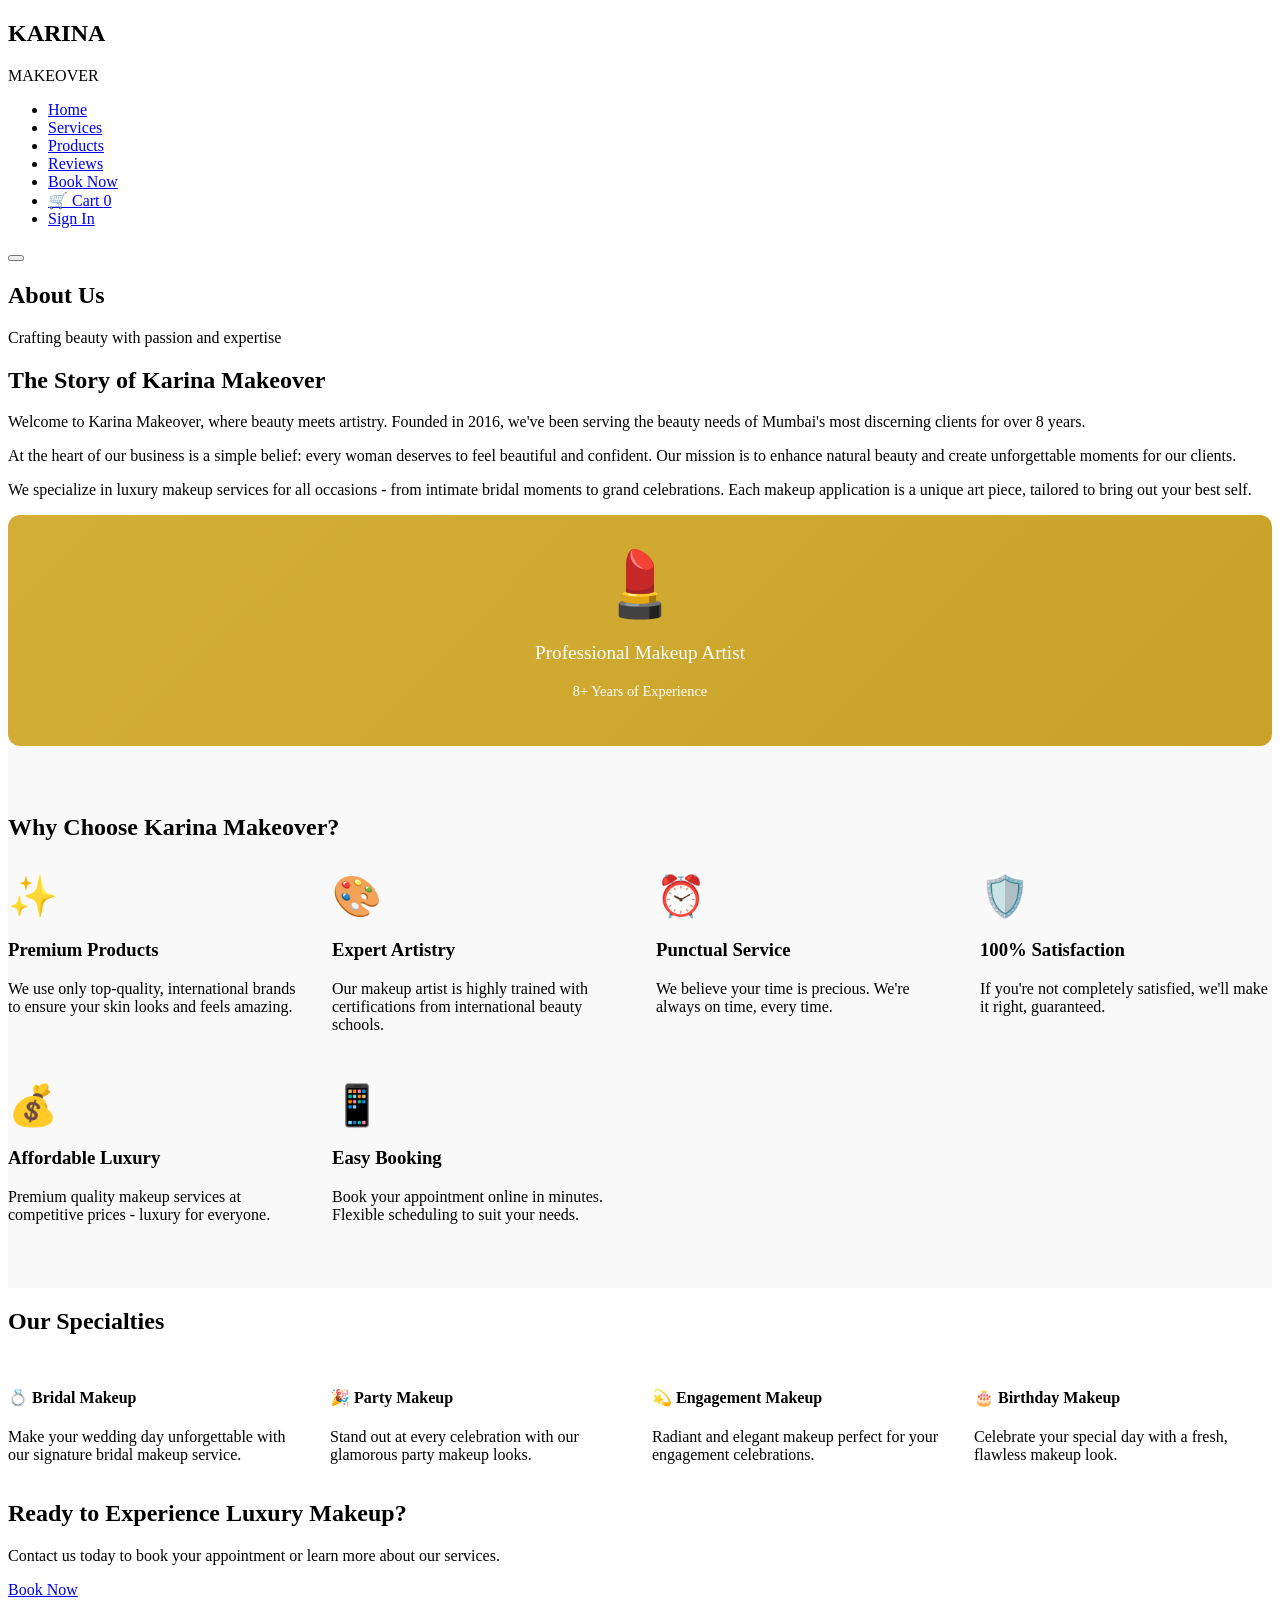
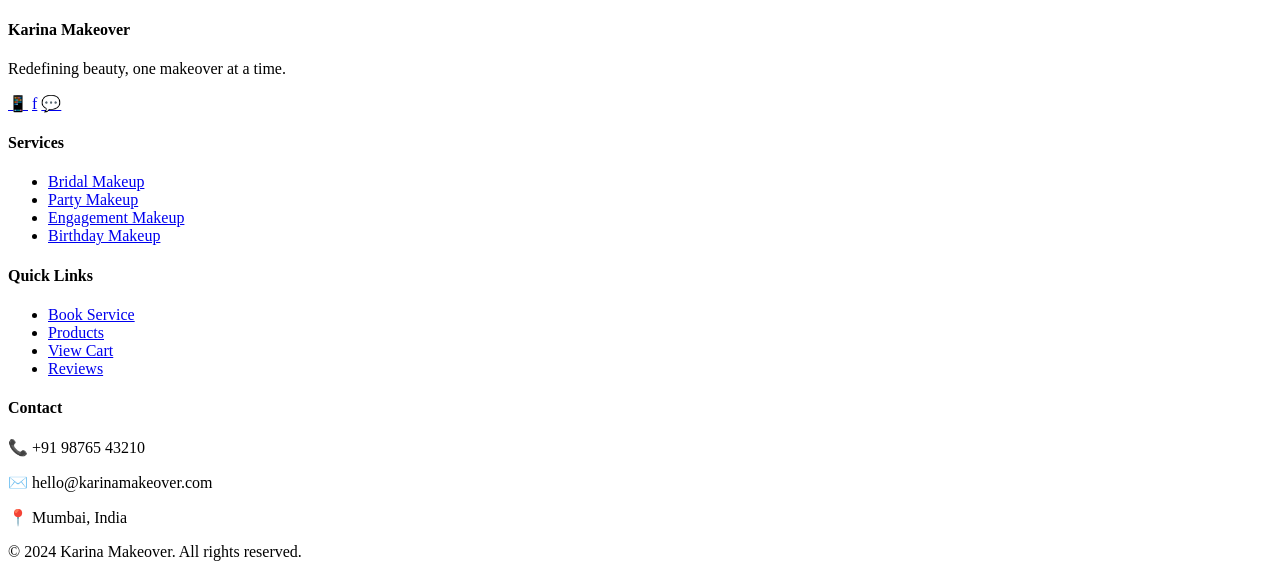
==== about.html @ 3b33776d "Add files via upload" ====
<!DOCTYPE html>
<html lang="en">
<head>
    <meta charset="UTF-8">
    <meta name="viewport" content="width=device-width, initial-scale=1.0">
    <meta name="description" content="About Karina Makeover - Premium Beauty & Makeup Services">
    <title>About Us - Karina Makeover</title>
    
    <link rel="stylesheet" href="css/global.css">
    <link rel="stylesheet" href="css/about.css">
    <link href="https://fonts.googleapis.com/css2?family=Playfair+Display:wght@700&family=Lato:wght@300;400;700&display=swap" rel="stylesheet">
</head>
<body>
    <!-- Navigation Bar -->
    <nav class="navbar">
        <div class="nav-container">
            <div class="logo">
                <h1>KARINA</h1>
                <span class="tagline">MAKEOVER</span>
            </div>
            <ul class="nav-menu">
                <li><a href="index.html">Home</a></li>
                <li><a href="services.html">Services</a></li>
                <li><a href="products.html">Products</a></li>
                <li><a href="testimonials.html">Reviews</a></li>
                <li><a href="booking.html" class="btn-primary">Book Now</a></li>
                <li><a href="cart.html" class="btn-secondary cart-btn">🛒 Cart <span id="cartCount">0</span></a></li>
                
                <!-- User Profile Section (shown when logged in) -->
                <li id="profileSection" class="profile-section" style="display: none;">
                    <button id="profileBtn" class="profile-btn">
                        <span class="profile-icon">👤</span>
                        <span id="profileName">User</span>
                    </button>
                    <div id="profileDropdown" class="profile-dropdown">
                        <div class="profile-header">
                            <p id="profileEmail">user@example.com</p>
                        </div>
                        <ul class="profile-menu">
                            <li><a href="account.html">My Account</a></li>
                            <li><a href="booking.html">My Bookings</a></li>
                            <li><a href="cart.html">My Cart</a></li>
                            <li><hr></li>
                            <li><a href="#" id="logoutBtn">Logout</a></li>
                        </ul>
                    </div>
                </li>
                
                <!-- Sign In Button (shown when not logged in) -->
                <li id="signInLink"><a href="login.html" class="btn-secondary">Sign In</a></li>
            </ul>
            <button class="hamburger" id="hamburger">
                <span></span>
                <span></span>
                <span></span>
            </button>
        </div>
    </nav>

    <!-- Page Header -->
    <section class="page-header">
        <div class="container">
            <h1 class="page-title">About Us</h1>
            <p class="page-subtitle">Crafting beauty with passion and expertise</p>
        </div>
    </section>

    <!-- About Content -->
    <section class="about-section">
        <div class="container">
            <div class="about-grid">
                <div class="about-text" data-aos="fade-right">
                    <h2>The Story of Karina Makeover</h2>
                    <p>Welcome to Karina Makeover, where beauty meets artistry. Founded in 2016, we've been serving the beauty needs of Mumbai's most discerning clients for over 8 years.</p>
                    <p>At the heart of our business is a simple belief: every woman deserves to feel beautiful and confident. Our mission is to enhance natural beauty and create unforgettable moments for our clients.</p>
                    <p>We specialize in luxury makeup services for all occasions - from intimate bridal moments to grand celebrations. Each makeup application is a unique art piece, tailored to bring out your best self.</p>
                </div>
                <div class="about-image" data-aos="fade-left">
                    <div style="background: linear-gradient(135deg, #d4af37, #c9a227); border-radius: 12px; padding: 2rem; text-align: center; color: white;">
                        <div style="font-size: 4rem; margin-bottom: 1rem;">💄</div>
                        <p style="font-size: 1.2rem;">Professional Makeup Artist</p>
                        <p style="font-size: 0.9rem; margin-top: 0.5rem;">8+ Years of Experience</p>
                    </div>
                </div>
            </div>
        </div>
    </section>

    <!-- Why Choose Us -->
    <section class="why-us-section" style="background: #f9f9f9; padding: 3rem 0;">
        <div class="container">
            <h2 class="section-title text-center">Why Choose Karina Makeover?</h2>
            <div class="features-grid" style="display: grid; grid-template-columns: repeat(auto-fit, minmax(250px, 1fr)); gap: 2rem; margin-top: 2rem;">
                <div class="feature-card" data-aos="zoom-in">
                    <div class="feature-icon" style="font-size: 2.5rem; margin-bottom: 1rem;">✨</div>
                    <h3>Premium Products</h3>
                    <p>We use only top-quality, international brands to ensure your skin looks and feels amazing.</p>
                </div>
                <div class="feature-card" data-aos="zoom-in" data-aos-delay="100">
                    <div class="feature-icon" style="font-size: 2.5rem; margin-bottom: 1rem;">🎨</div>
                    <h3>Expert Artistry</h3>
                    <p>Our makeup artist is highly trained with certifications from international beauty schools.</p>
                </div>
                <div class="feature-card" data-aos="zoom-in" data-aos-delay="200">
                    <div class="feature-icon" style="font-size: 2.5rem; margin-bottom: 1rem;">⏰</div>
                    <h3>Punctual Service</h3>
                    <p>We believe your time is precious. We're always on time, every time.</p>
                </div>
                <div class="feature-card" data-aos="zoom-in" data-aos-delay="300">
                    <div class="feature-icon" style="font-size: 2.5rem; margin-bottom: 1rem;">🛡️</div>
                    <h3>100% Satisfaction</h3>
                    <p>If you're not completely satisfied, we'll make it right, guaranteed.</p>
                </div>
                <div class="feature-card" data-aos="zoom-in" data-aos-delay="400">
                    <div class="feature-icon" style="font-size: 2.5rem; margin-bottom: 1rem;">💰</div>
                    <h3>Affordable Luxury</h3>
                    <p>Premium quality makeup services at competitive prices - luxury for everyone.</p>
                </div>
                <div class="feature-card" data-aos="zoom-in" data-aos-delay="500">
                    <div class="feature-icon" style="font-size: 2.5rem; margin-bottom: 1rem;">📱</div>
                    <h3>Easy Booking</h3>
                    <p>Book your appointment online in minutes. Flexible scheduling to suit your needs.</p>
                </div>
            </div>
        </div>
    </section>

    <!-- Services Summary -->
    <section class="services-summary">
        <div class="container">
            <h2 class="section-title text-center">Our Specialties</h2>
            <div class="services-list" style="display: grid; grid-template-columns: repeat(auto-fit, minmax(200px, 1fr)); gap: 1.5rem; margin-top: 2rem;">
                <div class="service-item" data-aos="fade-up">
                    <h4>💍 Bridal Makeup</h4>
                    <p>Make your wedding day unforgettable with our signature bridal makeup service.</p>
                </div>
                <div class="service-item" data-aos="fade-up" data-aos-delay="100">
                    <h4>🎉 Party Makeup</h4>
                    <p>Stand out at every celebration with our glamorous party makeup looks.</p>
                </div>
                <div class="service-item" data-aos="fade-up" data-aos-delay="200">
                    <h4>💫 Engagement Makeup</h4>
                    <p>Radiant and elegant makeup perfect for your engagement celebrations.</p>
                </div>
                <div class="service-item" data-aos="fade-up" data-aos-delay="300">
                    <h4>🎂 Birthday Makeup</h4>
                    <p>Celebrate your special day with a fresh, flawless makeup look.</p>
                </div>
            </div>
        </div>
    </section>

    <!-- CTA Section -->
    <section class="cta-section">
        <div class="container">
            <h2>Ready to Experience Luxury Makeup?</h2>
            <p>Contact us today to book your appointment or learn more about our services.</p>
            <a href="booking.html" class="btn btn-primary-large">Book Now</a>
        </div>
    </section>

    <!-- Footer -->
    <footer class="footer">
        <div class="container">
            <div class="footer-content">
                <div class="footer-section">
                    <h4>Karina Makeover</h4>
                    <p>Redefining beauty, one makeover at a time.</p>
                    <div class="social-links">
                        <a href="#" title="Instagram">📱</a>
                        <a href="#" title="Facebook">f</a>
                        <a href="#" title="WhatsApp">💬</a>
                    </div>
                </div>
                
                <div class="footer-section">
                    <h4>Services</h4>
                    <ul>
                        <li><a href="services.html">Bridal Makeup</a></li>
                        <li><a href="services.html">Party Makeup</a></li>
                        <li><a href="services.html">Engagement Makeup</a></li>
                        <li><a href="services.html">Birthday Makeup</a></li>
                    </ul>
                </div>
                
                <div class="footer-section">
                    <h4>Quick Links</h4>
                    <ul>
                        <li><a href="booking.html">Book Service</a></li>
                        <li><a href="products.html">Products</a></li>
                        <li><a href="cart.html">View Cart</a></li>
                        <li><a href="testimonials.html">Reviews</a></li>
                    </ul>
                </div>
                
                <div class="footer-section">
                    <h4>Contact</h4>
                    <p>📞 +91 98765 43210</p>
                    <p>✉️ hello@karinamakeover.com</p>
                    <p>📍 Mumbai, India</p>
                </div>
            </div>
            
            <div class="footer-bottom">
                <p>&copy; 2024 Karina Makeover. All rights reserved.</p>
            </div>
        </div>
    </footer>

    <script src="js/common.js"></script>
</body>
</html>
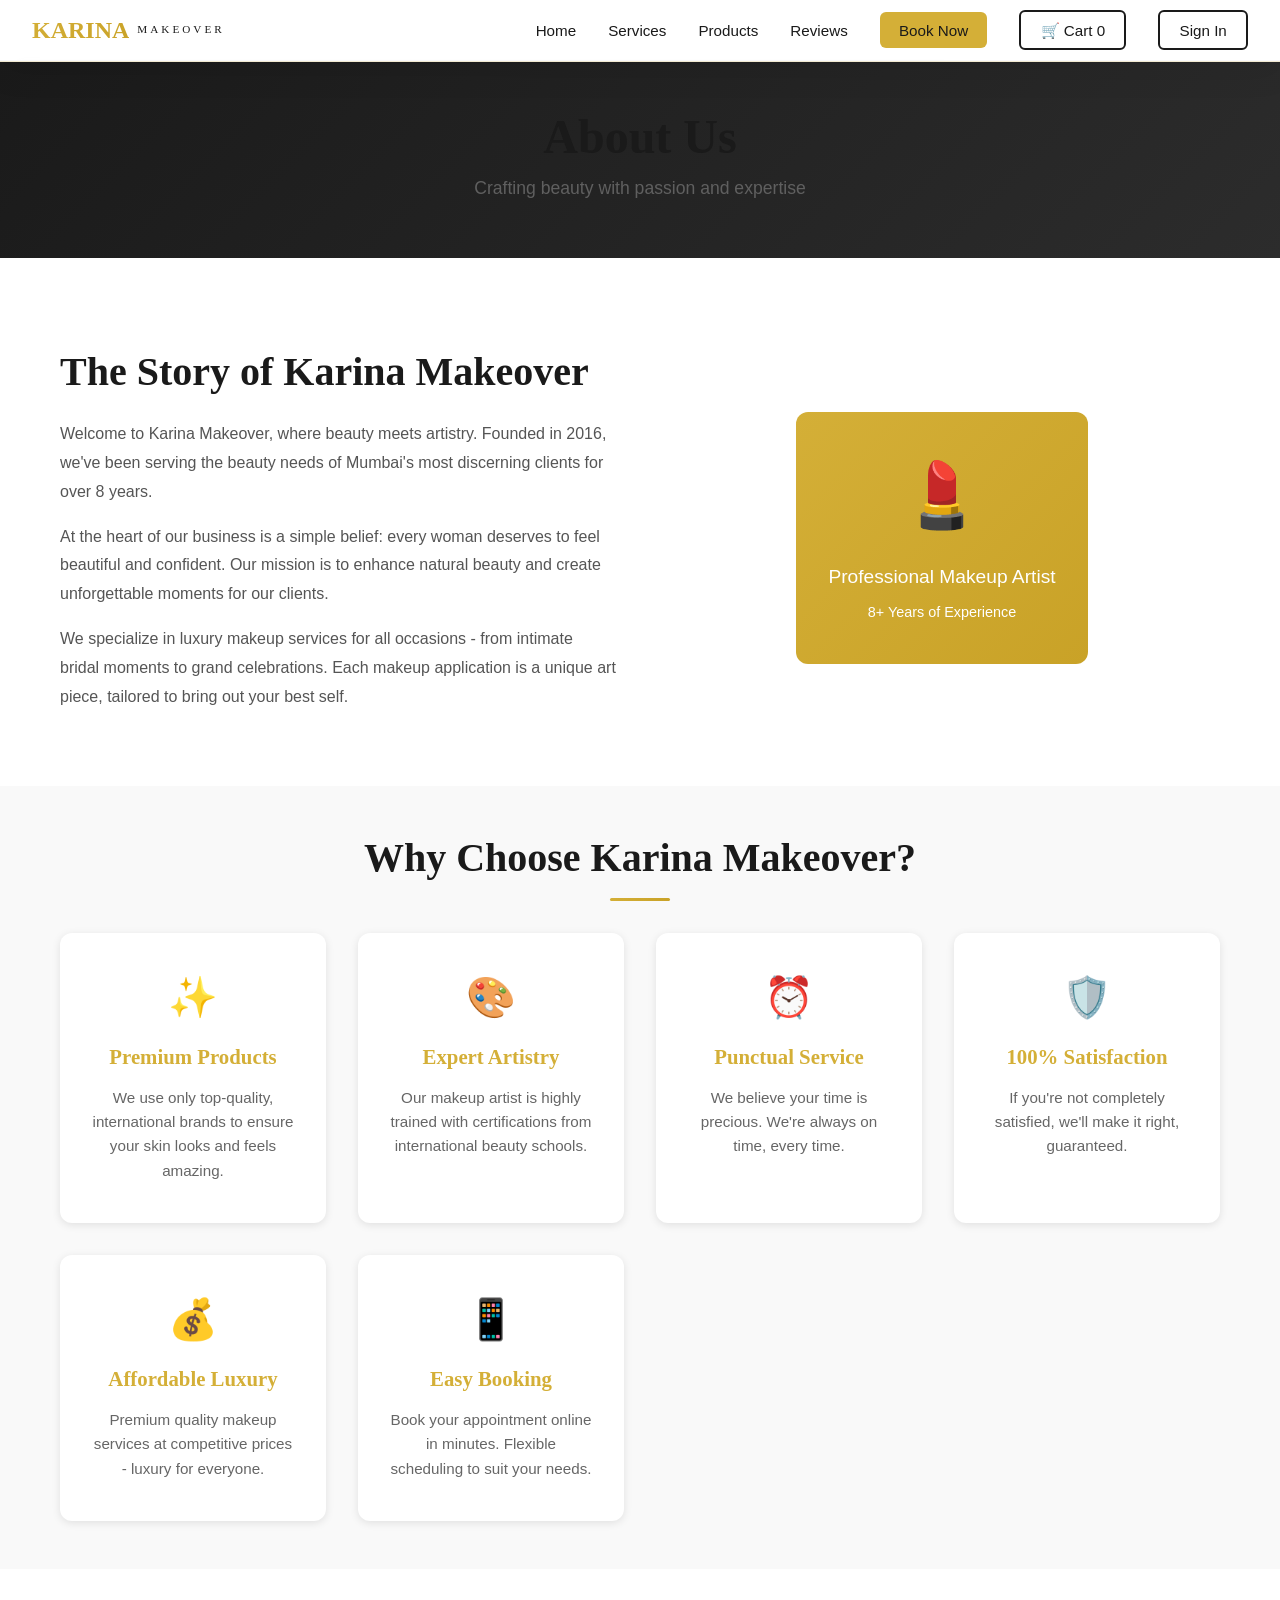
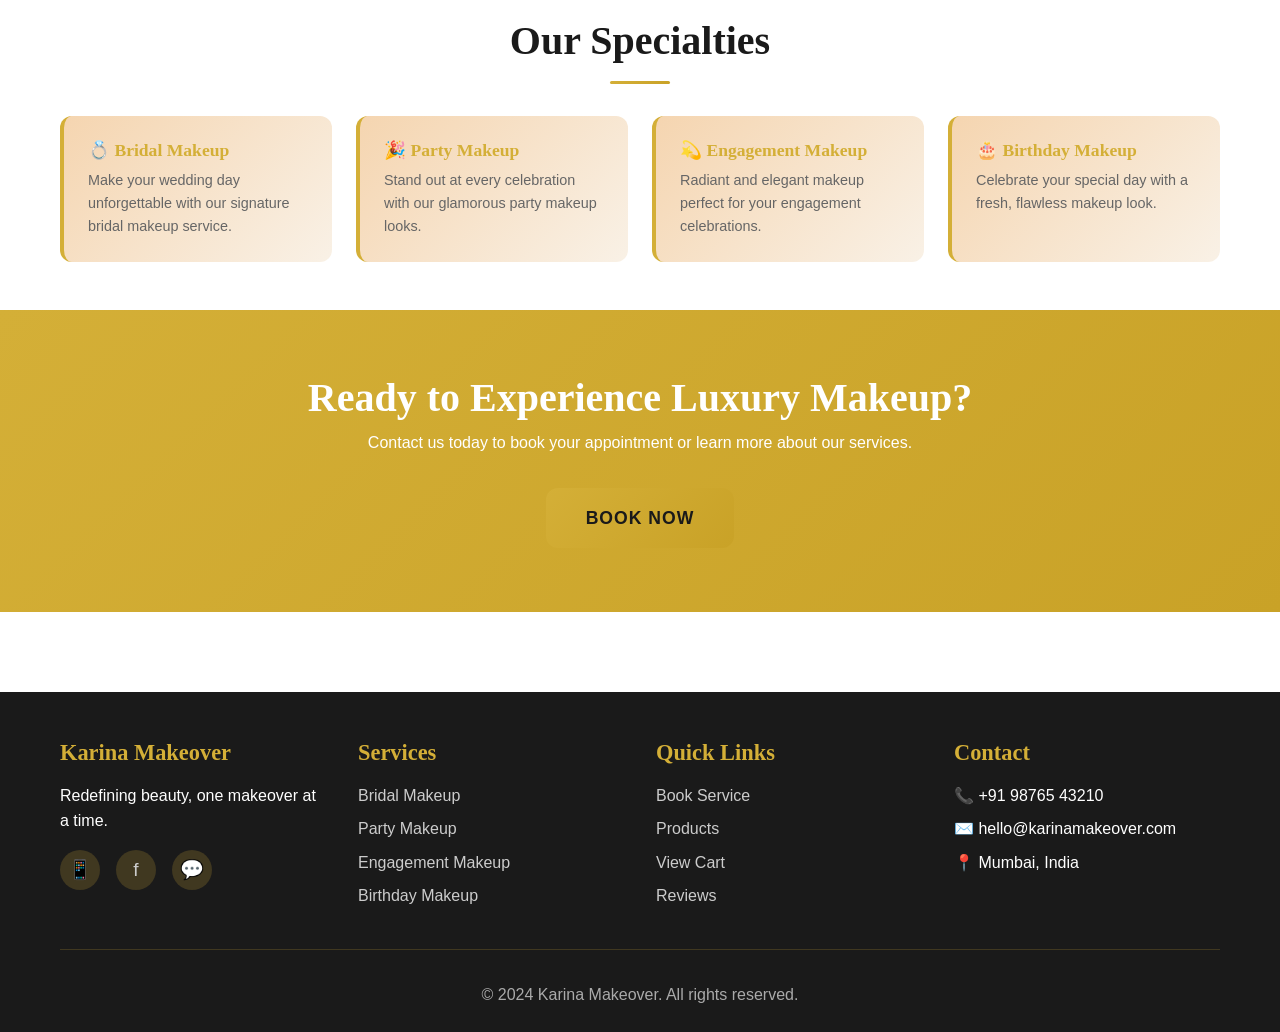
==== commit 04e07636: "Update about.html" ====
--- a/about.html
+++ b/about.html
@@ -6,8 +6,8 @@
     <meta name="description" content="About Karina Makeover - Premium Beauty & Makeup Services">
     <title>About Us - Karina Makeover</title>
     
-    <link rel="stylesheet" href="css/global.css">
-    <link rel="stylesheet" href="css/about.css">
+    <link rel="stylesheet" href="global.css">
+    <link rel="stylesheet" href="about.css">
     <link href="https://fonts.googleapis.com/css2?family=Playfair+Display:wght@700&family=Lato:wght@300;400;700&display=swap" rel="stylesheet">
 </head>
 <body>
@@ -207,6 +207,6 @@
         </div>
     </footer>
 
-    <script src="js/common.js"></script>
+    <script src="common.js"></script>
 </body>
 </html>
--- a/global.css
+++ b/global.css
@@ -0,0 +1,825 @@
+/* ====================================
+   GLOBAL STYLES & RESET
+==================================== */
+
+* {
+    margin: 0;
+    padding: 0;
+    box-sizing: border-box;
+}
+
+html {
+    scroll-behavior: smooth;
+    font-size: 16px;
+}
+
+body {
+    font-family: 'Lato', sans-serif;
+    color: #1a1a1a;
+    line-height: 1.6;
+    background: #ffffff;
+    overflow-x: hidden;
+}
+
+/* ====================================
+   VARIABLES & THEME
+==================================== */
+
+:root {
+    --primary: #d4af37;
+    --secondary: #1a1a1a;
+    --accent: #f5d5b0;
+    --light: #fafafa;
+    --dark: #0f0f0f;
+    --border-radius: 12px;
+    --transition: all 0.3s cubic-bezier(0.4, 0, 0.2, 1);
+}
+
+/* ====================================
+   TYPOGRAPHY
+==================================== */
+
+h1, h2, h3, h4, h5, h6 {
+    font-family: 'Playfair Display', serif;
+    font-weight: 700;
+    line-height: 1.2;
+    margin-bottom: 1rem;
+}
+
+h1 {
+    font-size: 3.5rem;
+}
+
+h2 {
+    font-size: 2.5rem;
+}
+
+h3 {
+    font-size: 1.8rem;
+}
+
+h4 {
+    font-size: 1.4rem;
+}
+
+p {
+    font-size: 1rem;
+    margin-bottom: 0.5rem;
+}
+
+a {
+    text-decoration: none;
+    color: inherit;
+    transition: var(--transition);
+}
+
+/* ====================================
+   CONTAINER & LAYOUT
+==================================== */
+
+.container {
+    max-width: 1200px;
+    margin: 0 auto;
+    padding: 0 20px;
+}
+
+main {
+    min-height: 100vh;
+}
+
+/* ====================================
+   NAVIGATION BAR
+==================================== */
+
+.navbar {
+    position: fixed;
+    top: 0;
+    width: 100%;
+    z-index: 1000;
+    background: rgba(255, 255, 255, 0.95);
+    backdrop-filter: blur(10px);
+    border-bottom: 1px solid rgba(212, 175, 55, 0.2);
+    box-shadow: 0 8px 32px rgba(0, 0, 0, 0.1);
+    animation: slideDown 0.5s ease-out;
+}
+
+@keyframes slideDown {
+    from {
+        transform: translateY(-100%);
+    }
+    to {
+        transform: translateY(0);
+    }
+}
+
+.nav-container {
+    display: flex;
+    justify-content: space-between;
+    align-items: center;
+    padding: 1rem 2rem;
+    max-width: 1400px;
+    margin: 0 auto;
+}
+
+.logo {
+    display: flex;
+    align-items: center;
+    gap: 0.5rem;
+    cursor: pointer;
+}
+
+.logo h1 {
+    font-size: 1.5rem;
+    margin: 0;
+    background: linear-gradient(135deg, var(--primary), #c9a227);
+    -webkit-background-clip: text;
+    -webkit-text-fill-color: transparent;
+    background-clip: text;
+}
+
+.logo .tagline {
+    font-size: 0.7rem;
+    letter-spacing: 3px;
+    font-family: 'Playfair Display', serif;
+    color: var(--secondary);
+}
+
+.nav-menu {
+    display: flex;
+    list-style: none;
+    gap: 2rem;
+    align-items: center;
+}
+
+.nav-menu a {
+    color: var(--secondary);
+    font-weight: 500;
+    position: relative;
+    font-size: 0.95rem;
+}
+
+.nav-menu a::after {
+    content: '';
+    position: absolute;
+    bottom: -5px;
+    left: 0;
+    width: 0;
+    height: 2px;
+    background: var(--primary);
+    transition: width 0.3s ease;
+}
+
+.nav-menu a:hover::after {
+    width: 100%;
+}
+
+.nav-menu .active::after {
+    width: 100%;
+}
+
+/* Buttons in navbar */
+.btn-primary,
+.btn-secondary {
+    padding: 0.6rem 1.2rem;
+    border-radius: 6px;
+    border: none;
+    font-size: 0.9rem;
+    font-weight: 600;
+    cursor: pointer;
+    transition: var(--transition);
+}
+
+.btn-primary {
+    background: var(--primary);
+    color: var(--secondary);
+}
+
+.btn-primary:hover {
+    background: #c9a227;
+    transform: translateY(-2px);
+    box-shadow: 0 10px 20px rgba(212, 175, 55, 0.3);
+}
+
+.btn-secondary {
+    border: 2px solid var(--secondary);
+    color: var(--secondary);
+    background: transparent;
+}
+
+.btn-secondary:hover {
+    background: var(--secondary);
+    color: white;
+}
+
+.hamburger {
+    display: none;
+    flex-direction: column;
+    background: none;
+    border: none;
+    cursor: pointer;
+    gap: 5px;
+}
+
+.hamburger span {
+    width: 25px;
+    height: 3px;
+    background: var(--secondary);
+    border-radius: 2px;
+    transition: var(--transition);
+}
+
+/* ====================================
+   BUTTONS
+==================================== */
+
+.btn {
+    display: inline-block;
+    padding: 0.75rem 2rem;
+    border-radius: var(--border-radius);
+    border: none;
+    font-size: 1rem;
+    font-weight: 600;
+    cursor: pointer;
+    transition: var(--transition);
+    text-align: center;
+    text-transform: uppercase;
+    letter-spacing: 1px;
+}
+
+.btn-primary-large {
+    background: linear-gradient(135deg, var(--primary), #c9a227);
+    color: var(--secondary);
+    padding: 1rem 2.5rem;
+    font-size: 1.1rem;
+}
+
+.btn-primary-large:hover {
+    transform: translateY(-3px);
+    box-shadow: 0 15px 40px rgba(212, 175, 55, 0.4);
+}
+
+.btn-secondary-large {
+    background: transparent;
+    color: var(--secondary);
+    border: 2px solid var(--secondary);
+    padding: 1rem 2.5rem;
+}
+
+.btn-secondary-large:hover {
+    background: var(--secondary);
+    color: white;
+}
+
+.btn.full-width {
+    width: 100%;
+}
+
+/* ====================================
+   SECTIONS & GENERAL STYLES
+==================================== */
+
+.section-title {
+    text-align: center;
+    margin-bottom: 0.5rem;
+    font-size: 2.5rem;
+    position: relative;
+}
+
+.section-title::after {
+    content: '';
+    display: block;
+    width: 60px;
+    height: 3px;
+    background: linear-gradient(135deg, var(--primary), #c9a227);
+    margin: 1rem auto 0;
+    border-radius: 2px;
+}
+
+.section-subtitle {
+    text-align: center;
+    color: #666;
+    margin-bottom: 2rem;
+    font-size: 1.1rem;
+    font-weight: 300;
+}
+
+/* ====================================
+   FORMS
+==================================== */
+
+.form-group {
+    margin-bottom: 1.5rem;
+    display: flex;
+    flex-direction: column;
+}
+
+.form-group label {
+    font-weight: 600;
+    margin-bottom: 0.5rem;
+    color: var(--secondary);
+}
+
+.form-group input,
+.form-group textarea,
+.form-group select {
+    padding: 0.75rem 1rem;
+    border: 2px solid #e0e0e0;
+    border-radius: 8px;
+    font-family: inherit;
+    font-size: 1rem;
+    transition: var(--transition);
+    background: #fafafa;
+}
+
+.form-group input:focus,
+.form-group textarea:focus,
+.form-group select:focus {
+    outline: none;
+    border-color: var(--primary);
+    background: white;
+    box-shadow: 0 0 0 3px rgba(212, 175, 55, 0.1);
+}
+
+.form-group textarea {
+    resize: vertical;
+    min-height: 100px;
+}
+
+.form-row {
+    display: grid;
+    grid-template-columns: 1fr 1fr;
+    gap: 1rem;
+}
+
+.form-group.checkbox {
+    flex-direction: row;
+    align-items: center;
+    margin-bottom: 1rem;
+}
+
+.form-group.checkbox input {
+    width: 20px;
+    height: 20px;
+    margin-right: 0.5rem;
+    cursor: pointer;
+}
+
+.form-group.checkbox label {
+    margin: 0;
+}
+
+.error-message {
+    color: #e74c3c;
+    font-size: 0.85rem;
+    margin-top: 0.25rem;
+    display: none;
+}
+
+.error-message.show {
+    display: block;
+}
+
+/* ====================================
+   CARDS & COMPONENTS
+==================================== */
+
+.card {
+    background: white;
+    border-radius: var(--border-radius);
+    padding: 2rem;
+    transition: var(--transition);
+    border: 1px solid rgba(0, 0, 0, 0.05);
+}
+
+.card:hover {
+    transform: translateY(-5px);
+    box-shadow: 0 20px 40px rgba(0, 0, 0, 0.1);
+}
+
+/* ====================================
+   FOOTER
+==================================== */
+
+.footer {
+    background: linear-gradient(135deg, var(--secondary), #1a1a1a);
+    color: white;
+    padding: 3rem 0 1rem;
+    margin-top: 5rem;
+}
+
+.footer-content {
+    display: grid;
+    grid-template-columns: repeat(4, 1fr);
+    gap: 2rem;
+    margin-bottom: 2rem;
+}
+
+.footer-section h4 {
+    color: var(--primary);
+    margin-bottom: 1rem;
+}
+
+.footer-section ul {
+    list-style: none;
+}
+
+.footer-section ul li {
+    margin-bottom: 0.5rem;
+}
+
+.footer-section a {
+    color: #ccc;
+    transition: var(--transition);
+}
+
+.footer-section a:hover {
+    color: var(--primary);
+}
+
+.social-links {
+    display: flex;
+    gap: 1rem;
+    margin-top: 1rem;
+}
+
+.social-links a {
+    display: inline-flex;
+    align-items: center;
+    justify-content: center;
+    width: 40px;
+    height: 40px;
+    background: rgba(212, 175, 55, 0.2);
+    border-radius: 50%;
+    font-size: 1.2rem;
+}
+
+.footer-bottom {
+    text-align: center;
+    padding-top: 2rem;
+    border-top: 1px solid rgba(212, 175, 55, 0.2);
+    color: #aaa;
+}
+
+/* ====================================
+   PAGE HEADERS
+==================================== */
+
+.page-header {
+    background: linear-gradient(135deg, rgb(212, 175, 55, 0.1), rgba(30, 30, 30, 0.1));
+    padding: 6rem 2rem;
+    text-align: center;
+    margin-top: 80px;
+}
+
+.page-header h1 {
+    color: var(--secondary);
+    margin-bottom: 0.5rem;
+}
+
+.page-header p {
+    color: #666;
+    font-size: 1.1rem;
+}
+
+/* ====================================
+   MODALS
+==================================== */
+
+.modal {
+    display: none;
+    position: fixed;
+    top: 0;
+    left: 0;
+    width: 100%;
+    height: 100%;
+    background: rgba(0, 0, 0, 0.6);
+    z-index: 2000;
+    align-items: center;
+    justify-content: center;
+    backdrop-filter: blur(5px);
+}
+
+.modal.show {
+    display: flex;
+}
+
+.modal-content {
+    background: white;
+    border-radius: 20px;
+    padding: 3rem;
+    max-width: 600px;
+    width: 90%;
+    max-height: 90vh;
+    overflow-y: auto;
+    position: relative;
+    animation: modalSlideIn 0.3s ease-out;
+}
+
+@keyframes modalSlideIn {
+    from {
+        opacity: 0;
+        transform: translateY(-50px) scale(0.95);
+    }
+    to {
+        opacity: 1;
+        transform: translateY(0) scale(1);
+    }
+}
+
+.close-modal {
+    position: absolute;
+    top: 1rem;
+    right: 1.5rem;
+    font-size: 2rem;
+    cursor: pointer;
+    color: #999;
+    transition: var(--transition);
+}
+
+.close-modal:hover {
+    color: var(--secondary);
+}
+
+/* ====================================
+   PROFILE SECTION
+==================================== */
+
+.profile-section {
+    position: relative;
+}
+
+.profile-btn {
+    display: flex;
+    align-items: center;
+    gap: 0.5rem;
+    background: linear-gradient(135deg, #d4af37, #8b7a1a);
+    color: white;
+    border: none;
+    padding: 0.6rem 1.2rem;
+    border-radius: 25px;
+    cursor: pointer;
+    font-size: 0.9rem;
+    font-weight: 600;
+    transition: all 0.3s ease;
+    white-space: nowrap;
+}
+
+.profile-btn:hover {
+    background: linear-gradient(135deg, #e5c158, #9d8920);
+    transform: translateY(-2px);
+    box-shadow: 0 4px 12px rgba(212, 175, 55, 0.4);
+}
+
+.profile-icon {
+    font-size: 1.2rem;
+}
+
+.profile-dropdown {
+    position: absolute;
+    top: 100%;
+    right: 0;
+    margin-top: 0.5rem;
+    background: white;
+    border-radius: 8px;
+    box-shadow: 0 8px 24px rgba(0, 0, 0, 0.15);
+    min-width: 220px;
+    z-index: 1000;
+    opacity: 0;
+    visibility: hidden;
+    transform: translateY(-10px);
+    transition: all 0.3s ease;
+}
+
+.profile-section:hover .profile-dropdown {
+    opacity: 1;
+    visibility: visible;
+    transform: translateY(0);
+}
+
+.profile-header {
+    padding: 1rem;
+    border-bottom: 1px solid #eee;
+    text-align: center;
+}
+
+.profile-header p {
+    margin: 0;
+    color: #666;
+    font-size: 0.9rem;
+    word-break: break-all;
+}
+
+.profile-menu {
+    list-style: none;
+    margin: 0;
+    padding: 0.5rem 0;
+}
+
+.profile-menu li {
+    margin: 0;
+}
+
+.profile-menu a {
+    display: block;
+    padding: 0.75rem 1rem;
+    color: #333;
+    text-decoration: none;
+    transition: all 0.2s ease;
+    font-size: 0.95rem;
+}
+
+.profile-menu a:hover {
+    background: #f5f5f5;
+    color: #d4af37;
+    padding-left: 1.2rem;
+}
+
+.profile-menu hr {
+    margin: 0.5rem 0;
+    border: none;
+    border-top: 1px solid #eee;
+}
+
+#logoutBtn {
+    color: #e74c3c;
+    font-weight: 600;
+}
+
+#logoutBtn:hover {
+    background: #fee;
+}
+
+/* ====================================
+   RESPONSIVE DESIGN
+==================================== */
+
+@media (max-width: 768px) {
+    html {
+        font-size: 14px;
+    }
+
+    h1 {
+        font-size: 2.5rem;
+    }
+
+    h2 {
+        font-size: 2rem;
+    }
+
+    h3 {
+        font-size: 1.5rem;
+    }
+
+    .nav-container {
+        padding: 1rem;
+    }
+
+    .nav-menu {
+        display: none;
+        position: fixed;
+        top: 60px;
+        left: 0;
+        width: 100%;
+        flex-direction: column;
+        background: white;
+        gap: 0;
+        padding: 1rem 0;
+    }
+
+    .nav-menu.active {
+        display: flex;
+    }
+
+    .nav-menu li {
+        width: 100%;
+        padding: 0.7rem 1.5rem;
+        border-bottom: 1px solid #eee;
+    }
+
+    .hamburger {
+        display: flex;
+    }
+
+    .footer-content {
+        grid-template-columns: repeat(2, 1fr);
+    }
+
+    .form-row {
+        grid-template-columns: 1fr;
+    }
+
+    .modal-content {
+        padding: 2rem;
+    }
+}
+
+@media (max-width: 480px) {
+    h1 {
+        font-size: 2rem;
+    }
+
+    h2 {
+        font-size: 1.5rem;
+    }
+
+    .section-title {
+        font-size: 1.8rem;
+    }
+
+    .page-header {
+        padding: 4rem 1rem;
+    }
+
+    .footer-content {
+        grid-template-columns: 1fr;
+    }
+}
+
+/* ====================================
+   UTILITY CLASSES
+==================================== */
+
+.text-center {
+    text-align: center;
+}
+
+.text-left {
+    text-align: left;
+}
+
+.text-right {
+    text-align: right;
+}
+
+.mt-1 { margin-top: 1rem; }
+.mt-2 { margin-top: 2rem; }
+.mt-3 { margin-top: 3rem; }
+
+.mb-1 { margin-bottom: 1rem; }
+.mb-2 { margin-bottom: 2rem; }
+.mb-3 { margin-bottom: 3rem; }
+
+.p-1 { padding: 1rem; }
+.p-2 { padding: 2rem; }
+
+.gap-1 { gap: 1rem; }
+.gap-2 { gap: 2rem; }
+
+/* ====================================
+   ANIMATIONS
+==================================== */
+
+@keyframes fadeInUp {
+    from {
+        opacity: 0;
+        transform: translateY(30px);
+    }
+    to {
+        opacity: 1;
+        transform: translateY(0);
+    }
+}
+
+@keyframes fadeInDown {
+    from {
+        opacity: 0;
+        transform: translateY(-30px);
+    }
+    to {
+        opacity: 1;
+        transform: translateY(0);
+    }
+}
+
+@keyframes zoomIn {
+    from {
+        opacity: 0;
+        transform: scale(0.95);
+    }
+    to {
+        opacity: 1;
+        transform: scale(1);
+    }
+}
+
+@keyframes float {
+    0%, 100% {
+        transform: translateY(0px);
+    }
+    50% {
+        transform: translateY(-20px);
+    }
+}
+
+@keyframes pulse {
+    0%, 100% {
+        opacity: 1;
+    }
+    50% {
+        opacity: 0.5;
+    }
+}
+
+.aos-animate {
+    animation: fadeInUp 0.8s ease-out;
+}
--- a/about.css
+++ b/about.css
@@ -0,0 +1,188 @@
+/* About Us Page Styles */
+
+.page-header {
+    background: linear-gradient(135deg, #1a1a1a, #2c2c2c);
+    color: white;
+    padding: 3rem 0;
+    margin-top: 60px;
+}
+
+.page-title {
+    font-family: 'Playfair Display', serif;
+    font-size: 3rem;
+    font-weight: 700;
+    margin-bottom: 0.5rem;
+}
+
+.page-subtitle {
+    font-size: 1.1rem;
+    opacity: 0.9;
+}
+
+/* About Grid */
+.about-section {
+    padding: 3rem 0;
+}
+
+.about-grid {
+    display: grid;
+    grid-template-columns: 1fr 1fr;
+    gap: 3rem;
+    align-items: center;
+    margin-top: 2rem;
+}
+
+.about-text h2 {
+    font-family: 'Playfair Display', serif;
+    font-size: 2.5rem;
+    margin-bottom: 1.5rem;
+    color: var(--secondary);
+}
+
+.about-text p {
+    font-size: 1rem;
+    line-height: 1.8;
+    color: #555;
+    margin-bottom: 1rem;
+}
+
+.about-image {
+    min-height: 400px;
+    display: flex;
+    align-items: center;
+    justify-content: center;
+}
+
+/* Why Us Section */
+.why-us-section {
+    padding: 3rem 0;
+}
+
+.section-title {
+    font-family: 'Playfair Display', serif;
+    font-size: 2.5rem;
+    color: var(--secondary);
+    margin-bottom: 1rem;
+}
+
+.features-grid {
+    display: grid !important;
+    grid-template-columns: repeat(auto-fit, minmax(250px, 1fr)) !important;
+    gap: 2rem !important;
+    margin-top: 2rem !important;
+}
+
+.feature-card {
+    background: white;
+    padding: 2rem;
+    border-radius: 12px;
+    box-shadow: 0 2px 8px rgba(0,0,0,0.1);
+    text-align: center;
+    transition: all var(--transition);
+}
+
+.feature-card:hover {
+    transform: translateY(-5px);
+    box-shadow: 0 4px 16px rgba(212, 175, 55, 0.15);
+    border-top: 4px solid var(--primary);
+}
+
+.feature-icon {
+    font-size: 2.5rem;
+    margin-bottom: 1rem;
+}
+
+.feature-card h3 {
+    font-size: 1.3rem;
+    margin-bottom: 1rem;
+    color: var(--primary);
+}
+
+.feature-card p {
+    font-size: 0.95rem;
+    color: #666;
+    line-height: 1.6;
+}
+
+/* Services Summary */
+.services-summary {
+    padding: 3rem 0;
+}
+
+.services-list {
+    display: grid !important;
+    grid-template-columns: repeat(auto-fit, minmax(200px, 1fr)) !important;
+    gap: 1.5rem !important;
+    margin-top: 2rem !important;
+}
+
+.service-item {
+    background: linear-gradient(135deg, #f5d5b0, #f9f1e6);
+    padding: 1.5rem;
+    border-radius: 12px;
+    border-left: 4px solid var(--primary);
+}
+
+.service-item h4 {
+    color: var(--primary);
+    margin-bottom: 0.5rem;
+    font-size: 1.1rem;
+}
+
+.service-item p {
+    color: #666;
+    font-size: 0.9rem;
+    line-height: 1.6;
+    margin: 0;
+}
+
+/* CTA Section */
+.cta-section {
+    text-align: center;
+    padding: 4rem 0;
+    background: linear-gradient(135deg, #d4af37, #c9a227);
+    color: white;
+}
+
+.cta-section h2 {
+    font-family: 'Playfair Display', serif;
+    font-size: 2.5rem;
+    margin-bottom: 0.5rem;
+}
+
+.cta-section p {
+    font-size: 1rem;
+    margin-bottom: 2rem;
+}
+
+/* Text Utilities */
+.text-center {
+    text-align: center;
+}
+
+/* Responsive */
+@media (max-width: 768px) {
+    .page-title {
+        font-size: 2rem;
+    }
+
+    .about-grid {
+        grid-template-columns: 1fr;
+    }
+
+    .about-image {
+        min-height: 300px;
+    }
+
+    .section-title {
+        font-size: 2rem;
+    }
+
+    .cta-section h2 {
+        font-size: 1.8rem;
+    }
+
+    .features-grid {
+        grid-template-columns: 1fr !important;
+    }
+}
